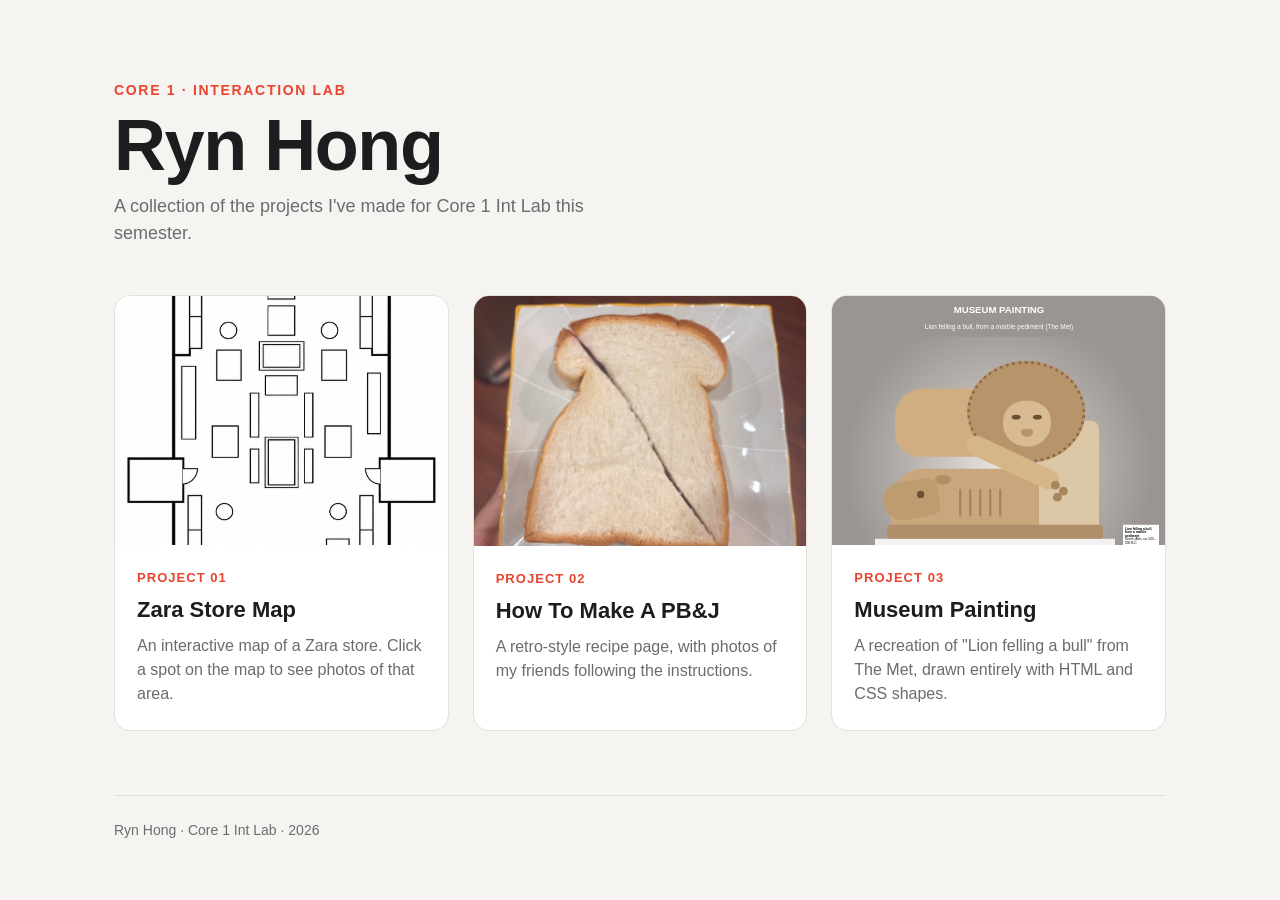
==== index.html @ eae2bac6 "Landing file" ====
<!DOCTYPE html>
<html lang="en">
<head>
    <meta charset="UTF-8">
    <meta name="viewport" content="width=device-width, initial-scale=1">
    <title>Core 1 Int Lab — Ryn Hong</title>
    <link rel="stylesheet" href="index.css">
</head>

<body>

    <header>
        <p class="eyebrow">Core 1 · Interaction Lab</p>
        <h1>Ryn Hong</h1>
        <p class="intro">A collection of the projects I've made for Core 1 Int Lab this semester.</p>
    </header>

    <main class="projects">

        <!-- Project 1 -->
        <a class="card" href="project-1-map/map.html">
            <div class="thumb">
                <img src="project-1-map/map3.png" alt="Hand-drawn map of the Zara store">
            </div>
            <div class="info">
                <span class="number">Project 01</span>
                <h2>Zara Store Map</h2>
                <p>An interactive map of a Zara store. Click a spot on the map to see photos of that area.</p>
            </div>
        </a>

        <!-- Project 2 -->
        <a class="card" href="project-2-recipe/ryn_hong_recipe.html">
            <div class="thumb">
                <img src="project-2-recipe/IMG_4213.jpeg" alt="PB&amp;J sandwich cut in half on a plate" loading="lazy">
            </div>
            <div class="info">
                <span class="number">Project 02</span>
                <h2>How To Make A PB&amp;J</h2>
                <p>A retro-style recipe page, with photos of my friends following the instructions.</p>
            </div>
        </a>

        <!-- Project 3 -->
        <a class="card" href="project-3-museum/museum.html">
            <div class="thumb museum-thumb">
                <!-- live preview of the CSS drawing, scaled down -->
                <iframe src="project-3-museum/museum.html" title="Museum painting preview" tabindex="-1" loading="lazy"></iframe>
            </div>
            <div class="info">
                <span class="number">Project 03</span>
                <h2>Museum Painting</h2>
                <p>A recreation of "Lion felling a bull" from The Met, drawn entirely with HTML and CSS shapes.</p>
            </div>
        </a>

    </main>

    <footer>
        <p>Ryn Hong · Core 1 Int Lab · 2026</p>
    </footer>

</body>
</html>
---- index.css ----
:root {
    --bg: #f6f4f1;
    --card: #ffffff;
    --text: #1d1d1f;
    --muted: #6b6b70;
    --accent: #e8442e;
    --border: #e4e0db;
}

@media (prefers-color-scheme: dark) {
    :root {
        --bg: #141416;
        --card: #1f1f22;
        --text: #f2f2f3;
        --muted: #a0a0a6;
        --accent: #ff6a52;
        --border: #2e2e33;
    }
}

* {
    box-sizing: border-box;
}

body {
    margin: 0;
    background-color: var(--bg);
    color: var(--text);
    font-family: -apple-system, BlinkMacSystemFont, "Helvetica Neue", Arial, sans-serif;
    line-height: 1.5;
}

/* ---------- HEADER ---------- */

header {
    max-width: 1100px;
    margin: 0 auto;
    padding: 80px 24px 48px;
}

.eyebrow {
    margin: 0;
    color: var(--accent);
    font-size: 14px;
    font-weight: 600;
    letter-spacing: 0.12em;
    text-transform: uppercase;
}

h1 {
    margin: 8px 0 12px;
    font-size: clamp(40px, 8vw, 72px);
    line-height: 1;
    letter-spacing: -0.02em;
}

.intro {
    margin: 0;
    max-width: 520px;
    color: var(--muted);
    font-size: 18px;
}

/* ---------- PROJECT CARDS ---------- */

.projects {
    max-width: 1100px;
    margin: 0 auto;
    padding: 0 24px 64px;
    display: grid;
    grid-template-columns: repeat(auto-fill, minmax(300px, 1fr));
    gap: 24px;
}

.card {
    display: flex;
    flex-direction: column;
    background-color: var(--card);
    border: 1px solid var(--border);
    border-radius: 16px;
    overflow: hidden;
    color: inherit;
    text-decoration: none;
    transition: transform 0.2s, box-shadow 0.2s;
}

.card:hover,
.card:focus-visible {
    transform: translateY(-4px);
    box-shadow: 0 12px 30px rgba(0, 0, 0, 0.12);
}

.card:focus-visible {
    outline: 3px solid var(--accent);
    outline-offset: 2px;
}

.thumb {
    position: relative;
    aspect-ratio: 4 / 3;
    background-color: var(--border);
    overflow: hidden;
}

.thumb img {
    width: 100%;
    height: 100%;
    object-fit: cover;
    display: block;
    transition: transform 0.4s;
}

.card:hover .thumb img {
    transform: scale(1.04);
}

/* the museum page is 800px wide, so shrink the iframe to fit the card */
.museum-thumb {
    background-color: #9a9592;
}

.museum-thumb iframe {
    position: absolute;
    top: 0;
    left: 50%;
    width: 900px;
    height: 760px;
    border: 0;
    transform: translateX(-50%) scale(0.4);
    transform-origin: top center;
    pointer-events: none;
}

.info {
    padding: 20px 22px 24px;
}

.number {
    color: var(--accent);
    font-size: 13px;
    font-weight: 600;
    letter-spacing: 0.08em;
    text-transform: uppercase;
}

.info h2 {
    margin: 4px 0 8px;
    font-size: 22px;
}

.info p {
    margin: 0;
    color: var(--muted);
}

/* ---------- FOOTER ---------- */

footer {
    width: calc(100% - 48px);
    max-width: 1052px;
    margin: 0 auto;
    padding: 24px 0;
    border-top: 1px solid var(--border);
    color: var(--muted);
    font-size: 14px;
}

footer p {
    margin: 0;
}

@media (prefers-reduced-motion: reduce) {
    .card,
    .thumb img {
        transition: none;
    }
}
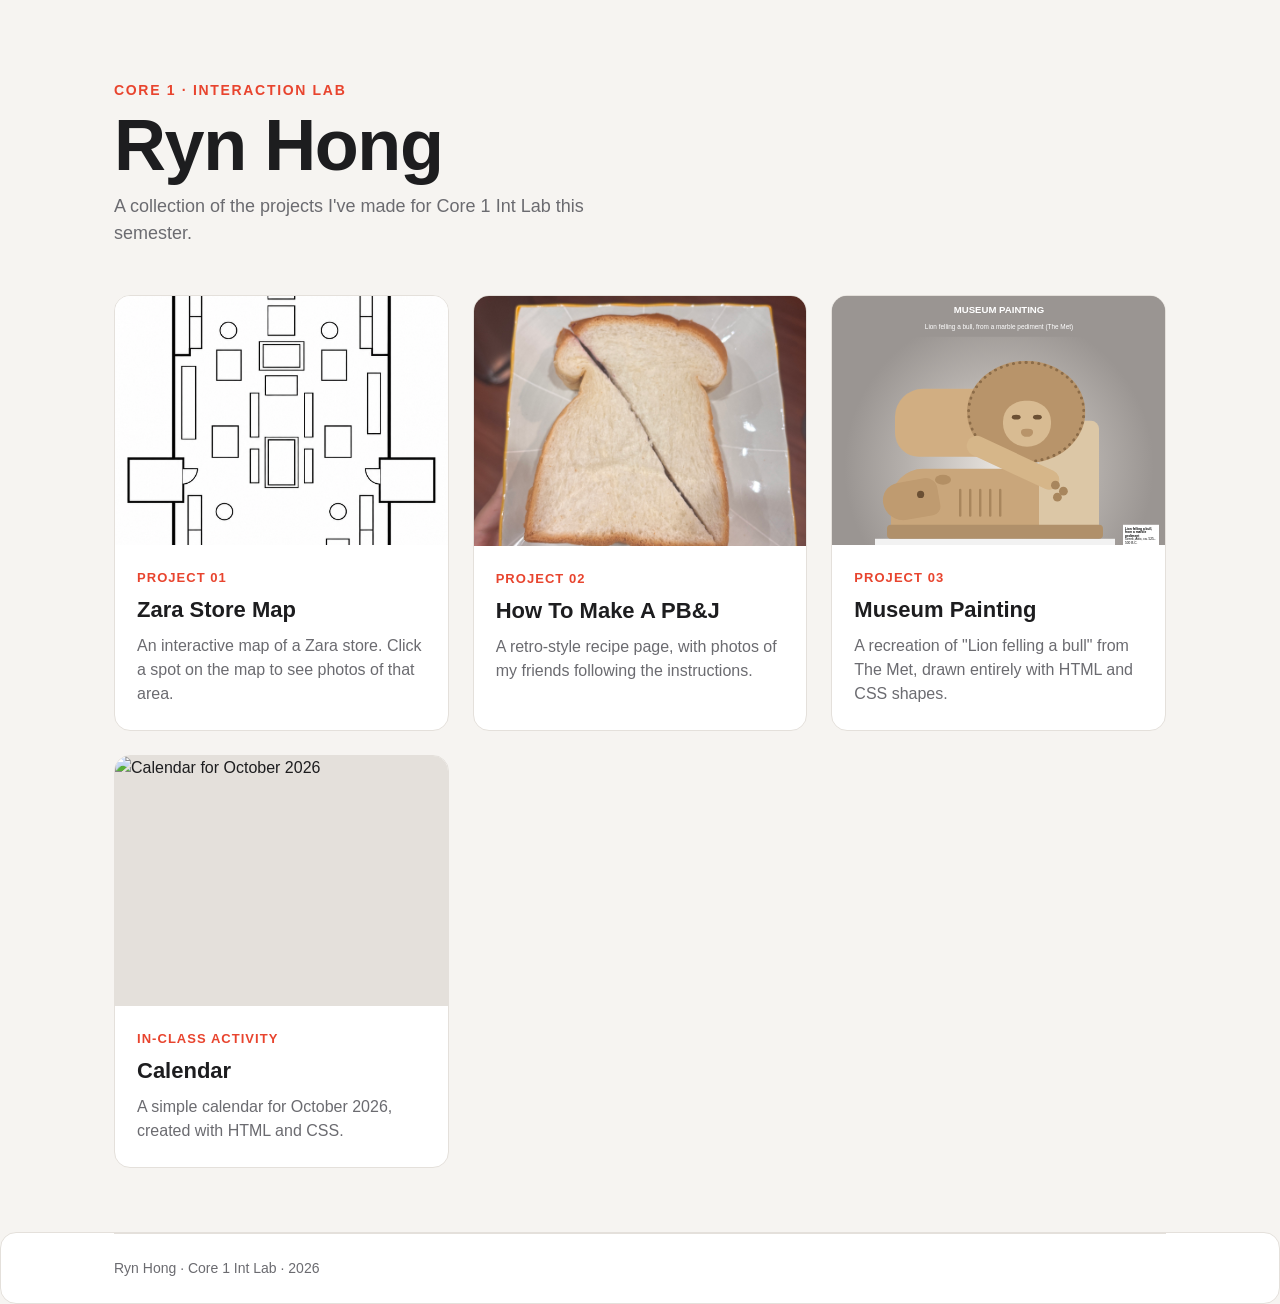
==== commit 64d52c30: "in class activity calendar addition" ====
--- a/index.html
+++ b/index.html
@@ -16,8 +16,6 @@
     </header>
 
     <main class="projects">
-
-        <!-- Project 1 -->
         <a class="card" href="project-1-map/map.html">
             <div class="thumb">
                 <img src="project-1-map/map3.png" alt="Hand-drawn map of the Zara store">
@@ -29,7 +27,6 @@
             </div>
         </a>
 
-        <!-- Project 2 -->
         <a class="card" href="project-2-recipe/ryn_hong_recipe.html">
             <div class="thumb">
                 <img src="project-2-recipe/IMG_4213.jpeg" alt="PB&amp;J sandwich cut in half on a plate" loading="lazy">
@@ -41,10 +38,8 @@
             </div>
         </a>
 
-        <!-- Project 3 -->
         <a class="card" href="project-3-museum/museum.html">
             <div class="thumb museum-thumb">
-                <!-- live preview of the CSS drawing, scaled down -->
                 <iframe src="project-3-museum/museum.html" title="Museum painting preview" tabindex="-1" loading="lazy"></iframe>
             </div>
             <div class="info">
@@ -54,6 +49,16 @@
             </div>
         </a>
 
+        <a class="card" href="inclass-activity-calendar/calendar.html">
+            <div class="thumb">
+                <img src="inclass-activity-calendar/calendar.png" alt="Calendar for October 2026" loading="lazy">
+            </div>
+            <div class="info">
+                <span class="number">In-Class Activity</span>
+                <h2>Calendar</h2>
+                <p>A simple calendar for October 2026, created with HTML and CSS.</p>
+            </div>
+
     </main>
 
     <footer>
